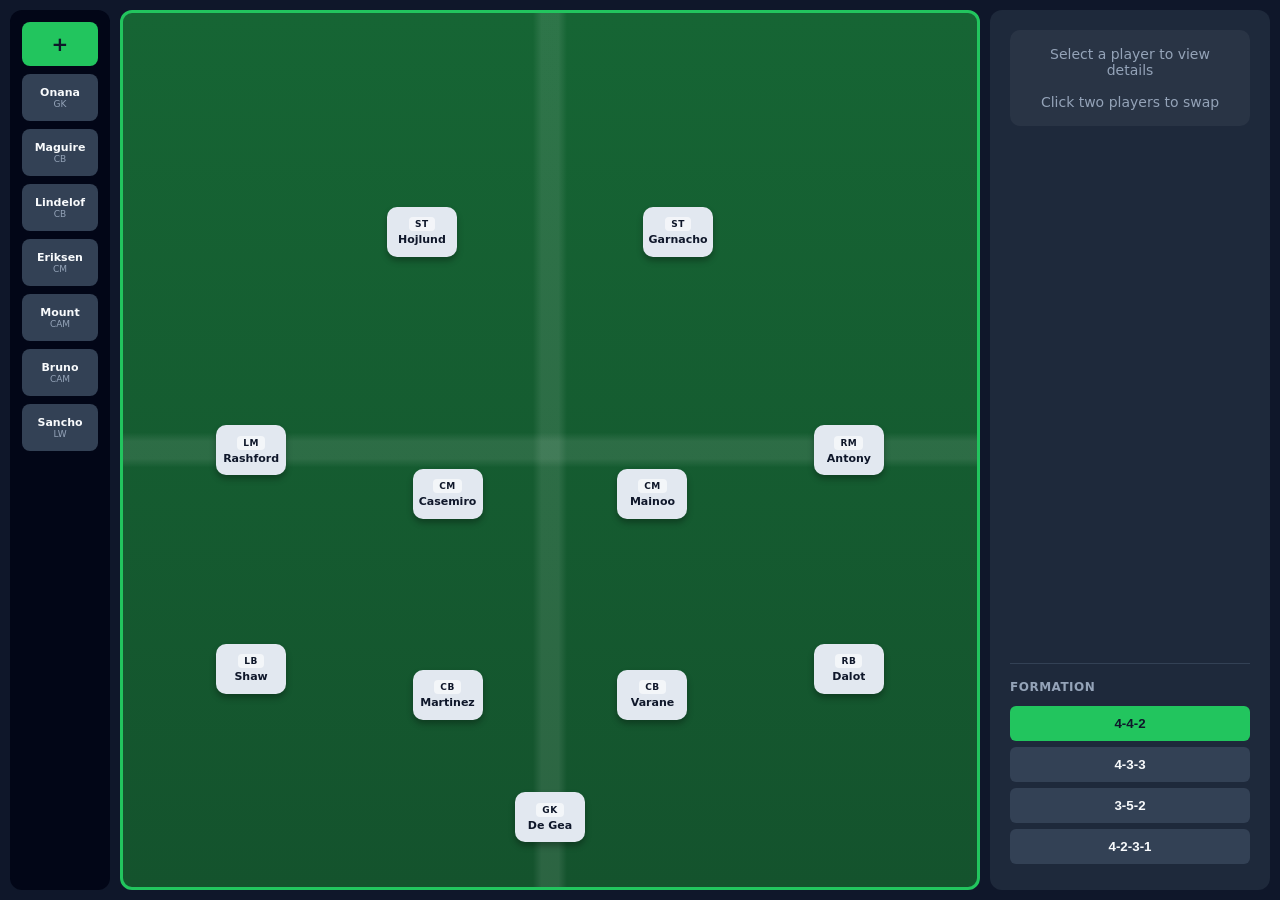
==== index.html @ 6f7f0ac8 "update" ====
<!-- index.html -->
<!DOCTYPE html>
<html lang="en">
<head>
  <meta charset="UTF-8">
  <meta name="viewport" content="width=device-width, initial-scale=1.0">
  <title>Luviko</title>
  <link rel="stylesheet" href="style.css">
</head>
<body>
  <div id="app">
    <div id="subs">
      <div class="sub add-btn" onclick="addPlayer()">+</div>
    </div>
    
    <div id="pitch"></div>
    
    <div id="panel">
      <div id="player-details">
        <div class="empty-state">Select a player to view details</div>
      </div>
      
      <div id="swap-section" class="hidden">
        <div class="swap-preview">
          <div id="swap-p1"></div>
          <span class="swap-arrow">⇄</span>
          <div id="swap-p2"></div>
        </div>
        <button class="btn-swap" onclick="executeSwap()">Confirm Swap</button>
        <button class="btn-cancel" onclick="clearSelection()">Cancel</button>
      </div>
      
      <div class="formations">
        <h4>Formation</h4>
        <button onclick="switchFormation('442')">4-4-2</button>
        <button onclick="switchFormation('433')">4-3-3</button>
        <button onclick="switchFormation('352')">3-5-2</button>
        <button onclick="switchFormation('4231')">4-2-3-1</button>
      </div>
    </div>
  </div>
  
  <script src="app.js"></script>
</body>
</html>
---- style.css ----
/* style.css */
:root {
  --pitch-green: #166534;
  --pitch-dark: #14532d;
  --accent: #22c55e;
  --panel-bg: #1e293b;
  --card-bg: #e2e8f0;
  --danger: #ef4444;
  --text: #f8fafc;
  --text-muted: #94a3b8;
}

* {
  box-sizing: border-box;
}

body {
  margin: 0;
  font-family: system-ui, -apple-system, sans-serif;
  background: #0f172a;
  color: var(--text);
  overflow: hidden;
}

#app {
  display: flex;
  height: 100vh;
  gap: 10px;
  padding: 10px;
}

/* PITCH */
#pitch {
  flex: 2;
  position: relative;
  background: linear-gradient(to bottom, var(--pitch-green), var(--pitch-dark));
  border: 3px solid var(--accent);
  border-radius: 12px;
  overflow: hidden;
}

#pitch::before {
  content: '';
  position: absolute;
  inset: 0;
  background: 
    linear-gradient(to bottom, transparent 48%, rgba(255,255,255,0.1) 49%, rgba(255,255,255,0.1) 51%, transparent 52%),
    linear-gradient(to right, transparent 48%, rgba(255,255,255,0.1) 49%, rgba(255,255,255,0.1) 51%, transparent 52%);
  pointer-events: none;
}

/* PLAYER CARDS - CENTERED POSITIONING */
.player {
  position: absolute;
  width: 70px;
  height: 50px;
  background: var(--card-bg);
  color: #0f172a;
  border-radius: 10px;
  display: flex;
  flex-direction: column;
  align-items: center;
  justify-content: center;
  cursor: pointer;
  transition: all 0.2s ease;
  box-shadow: 0 4px 6px rgba(0,0,0,0.3);
  /* CRITICAL: Transform centers the card on its coordinate */
  transform: translate(-50%, -50%);
  user-select: none;
}

.player:hover {
  transform: translate(-50%, -50%) scale(1.08);
  box-shadow: 0 8px 12px rgba(0,0,0,0.4);
  z-index: 10;
}

.player.selected {
  border: 3px solid var(--danger);
  box-shadow: 0 0 20px rgba(239, 68, 68, 0.5);
}

.player .role {
  font-size: 9px;
  font-weight: 700;
  text-transform: uppercase;
  background: rgba(255,255,255,0.6);
  padding: 2px 6px;
  border-radius: 4px;
  margin-bottom: 2px;
  letter-spacing: 0.5px;
}

.player .name {
  font-size: 11px;
  font-weight: 600;
  max-width: 60px;
  overflow: hidden;
  text-overflow: ellipsis;
  white-space: nowrap;
}

/* SUBS PANEL */
#subs {
  width: 100px;
  background: #020617;
  border-radius: 12px;
  padding: 12px;
  display: flex;
  flex-direction: column;
  gap: 8px;
  overflow-y: auto;
}

.sub {
  background: #334155;
  padding: 10px;
  border-radius: 8px;
  text-align: center;
  cursor: pointer;
  transition: all 0.15s;
  border: 2px solid transparent;
}

.sub:hover {
  background: #475569;
  transform: translateX(3px);
}

.sub.selected {
  border-color: var(--danger);
  background: #1e293b;
}

.sub.add-btn {
  background: var(--accent);
  color: #0f172a;
  font-weight: 800;
  font-size: 20px;
  padding: 8px;
}

.sub .name {
  font-size: 11px;
  font-weight: 600;
  overflow: hidden;
  text-overflow: ellipsis;
}

.sub .role {
  font-size: 9px;
  color: var(--text-muted);
  text-transform: uppercase;
}

/* MAIN PANEL */
#panel {
  width: 280px;
  background: var(--panel-bg);
  border-radius: 12px;
  padding: 20px;
  display: flex;
  flex-direction: column;
  gap: 16px;
  overflow-y: auto;
}

#player-details {
  background: rgba(255,255,255,0.05);
  border-radius: 10px;
  padding: 16px;
}

.empty-state {
  color: var(--text-muted);
  text-align: center;
  font-size: 14px;
}

.player-card-large {
  text-align: center;
}

.player-card-large .role-badge {
  display: inline-block;
  background: var(--accent);
  color: #0f172a;
  padding: 4px 12px;
  border-radius: 20px;
  font-size: 12px;
  font-weight: 700;
  text-transform: uppercase;
  margin-bottom: 8px;
}

.player-card-large .name {
  font-size: 20px;
  font-weight: 700;
  margin-bottom: 16px;
  word-break: break-word;
}

.player-actions {
  display: flex;
  gap: 8px;
}

.player-actions button {
  flex: 1;
  padding: 10px;
  border: none;
  border-radius: 6px;
  font-weight: 600;
  cursor: pointer;
  transition: opacity 0.2s;
}

.btn-edit {
  background: #3b82f6;
  color: white;
}

.btn-delete {
  background: var(--danger);
  color: white;
}

.player-actions button:hover {
  opacity: 0.9;
}

/* SWAP SECTION */
#swap-section {
  background: rgba(34, 197, 94, 0.1);
  border: 2px solid var(--accent);
  border-radius: 10px;
  padding: 16px;
}

.swap-preview {
  display: flex;
  align-items: center;
  justify-content: space-between;
  margin-bottom: 12px;
}

.swap-preview > div {
  flex: 1;
  text-align: center;
  font-size: 13px;
}

.swap-preview .name {
  font-weight: 600;
  color: var(--text);
}

.swap-preview .role {
  font-size: 10px;
  color: var(--text-muted);
  text-transform: uppercase;
}

.swap-arrow {
  font-size: 24px;
  color: var(--accent);
  padding: 0 8px;
}

.btn-swap {
  width: 100%;
  padding: 12px;
  background: var(--accent);
  color: #0f172a;
  border: none;
  border-radius: 6px;
  font-weight: 700;
  cursor: pointer;
  margin-bottom: 8px;
}

.btn-cancel {
  width: 100%;
  padding: 10px;
  background: transparent;
  color: var(--text-muted);
  border: 1px solid #334155;
  border-radius: 6px;
  cursor: pointer;
}

.hidden {
  display: none !important;
}

/* FORMATIONS */
.formations {
  margin-top: auto;
  border-top: 1px solid #334155;
  padding-top: 16px;
}

.formations h4 {
  margin: 0 0 12px 0;
  color: var(--text-muted);
  font-size: 12px;
  text-transform: uppercase;
  letter-spacing: 0.5px;
}

.formations button {
  width: 100%;
  padding: 10px;
  margin-bottom: 6px;
  background: #334155;
  color: var(--text);
  border: none;
  border-radius: 6px;
  cursor: pointer;
  font-weight: 600;
  transition: all 0.2s;
}

.formations button:hover {
  background: #475569;
}

.formations button.active {
  background: var(--accent);
  color: #0f172a;
}

/* RESPONSIVE */
@media (max-width: 768px) {
  #app {
    flex-direction: column;
  }
  
  #subs {
    flex-direction: row;
    width: 100%;
    height: 80px;
    overflow-x: auto;
    overflow-y: hidden;
  }
  
  .sub {
    min-width: 70px;
    flex-shrink: 0;
  }
  
  #pitch {
    height: 50vh;
  }
  
  #panel {
    width: 100%;
    max-height: 30vh;
  }
}
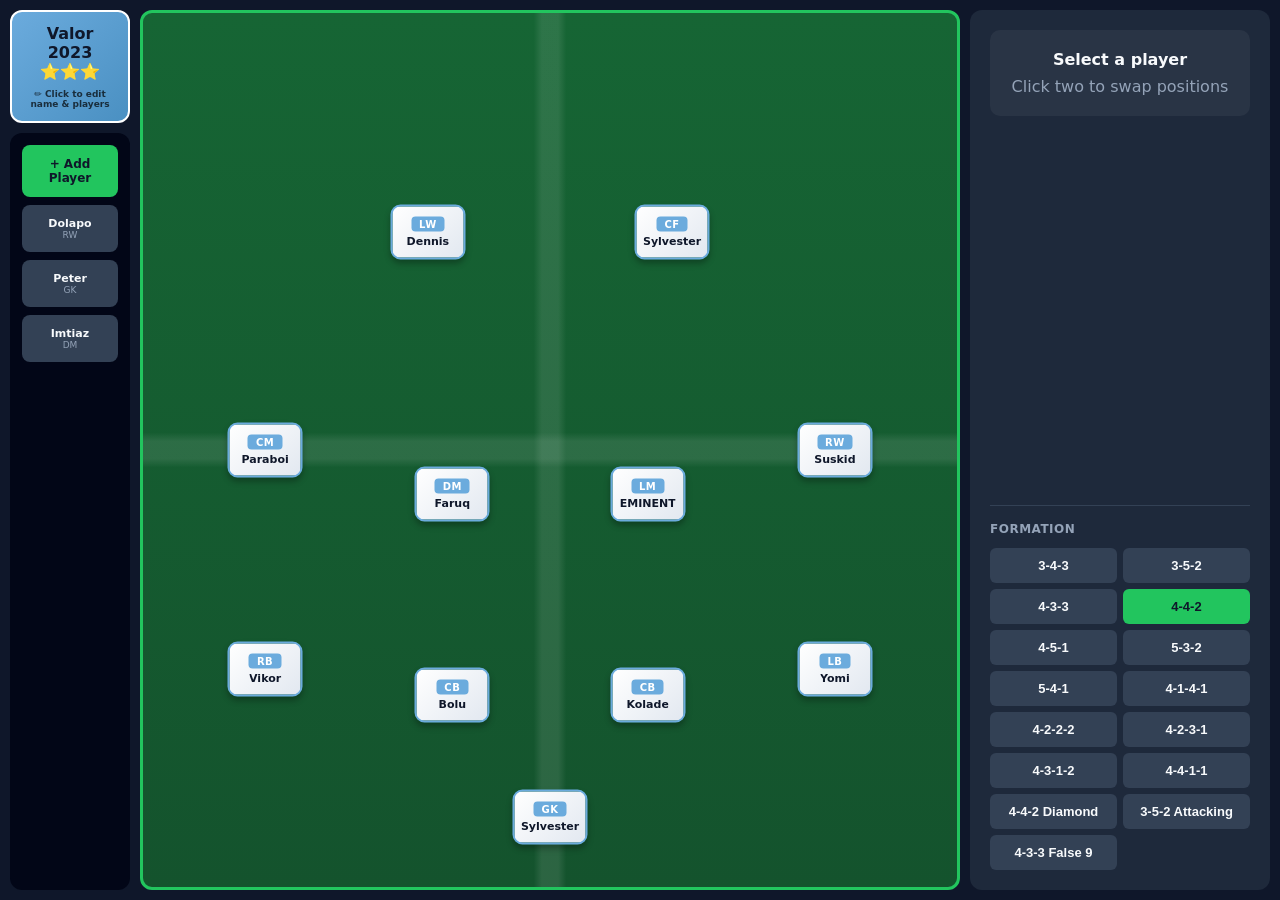
==== commit 2475a3af: "update" ====
--- a/index.html
+++ b/index.html
@@ -1,23 +1,33 @@
 <!-- index.html -->
 <!DOCTYPE html>
+<html lang="en">
 <html lang="en">
 <head>
   <meta charset="UTF-8">
   <meta name="viewport" content="width=device-width, initial-scale=1.0">
-  <title>Luviko</title>
+  <title>Formation Manager</title>
   <link rel="stylesheet" href="style.css">
 </head>
 <body>
   <div id="app">
-    <div id="subs">
-      <div class="sub add-btn" onclick="addPlayer()">+</div>
+    <div id="sidebar-left">
+      <div class="squad-header">
+        <div class="squad-title" contenteditable="true" id="squad-name" spellcheck="false">Squad Name</div>
+        <div class="hint">✏️ Click to edit name & players</div>
+      </div>
+      <div id="subs">
+        <div class="sub add-btn" onclick="openModal('add')">+ Add Player</div>
+      </div>
     </div>
     
     <div id="pitch"></div>
     
     <div id="panel">
       <div id="player-details">
-        <div class="empty-state">Select a player to view details</div>
+        <div class="empty-state">
+          <div class="hint-large">Select a player</div>
+          <div class="hint-small">Click two to swap positions</div>
+        </div>
       </div>
       
       <div id="swap-section" class="hidden">
@@ -32,10 +42,47 @@
       
       <div class="formations">
         <h4>Formation</h4>
-        <button onclick="switchFormation('442')">4-4-2</button>
-        <button onclick="switchFormation('433')">4-3-3</button>
-        <button onclick="switchFormation('352')">3-5-2</button>
-        <button onclick="switchFormation('4231')">4-2-3-1</button>
+        <div class="formation-grid" id="formation-list"></div>
+      </div>
+    </div>
+  </div>
+  
+  <!-- Modal -->
+  <div id="modal" class="modal hidden">
+    <div class="modal-content">
+      <div class="modal-header">
+        <h3 id="modal-title">Add Player</h3>
+        <button class="modal-close" onclick="closeModal()">&times;</button>
+      </div>
+      <div class="modal-body">
+        <div class="form-group">
+          <label>Player Name</label>
+          <input type="text" id="input-name" placeholder="e.g. Lionel Messi" autocomplete="off">
+        </div>
+        <div class="form-group">
+          <label>Position</label>
+          <select id="input-role">
+            <option value="GK">GK - Goalkeeper</option>
+            <option value="CB">CB - Center Back</option>
+            <option value="LB">LB - Left Back</option>
+            <option value="RB">RB - Right Back</option>
+            <option value="LWB">LWB - Left Wing Back</option>
+            <option value="RWB">RWB - Right Wing Back</option>
+            <option value="CDM">CDM - Defensive Mid</option>
+            <option value="CM">CM - Central Mid</option>
+            <option value="CAM">CAM - Attacking Mid</option>
+            <option value="LM">LM - Left Mid</option>
+            <option value="RM">RM - Right Mid</option>
+            <option value="LW">LW - Left Winger</option>
+            <option value="RW">RW - Right Winger</option>
+            <option value="ST">ST - Striker</option>
+            <option value="CF">CF - Center Forward</option>
+          </select>
+        </div>
+      </div>
+      <div class="modal-footer">
+        <button class="btn-secondary" onclick="closeModal()">Cancel</button>
+        <button class="btn-primary" onclick="savePlayer()">Save</button>
       </div>
     </div>
   </div>
--- a/style.css
+++ b/style.css
@@ -3,11 +3,15 @@
   --pitch-green: #166534;
   --pitch-dark: #14532d;
   --accent: #22c55e;
+  --accent-light: #4ade80;
   --panel-bg: #1e293b;
   --card-bg: #e2e8f0;
   --danger: #ef4444;
   --text: #f8fafc;
   --text-muted: #94a3b8;
+  --gold: #fbbf24;
+  --argentina-blue: #6babdd;
+  --argentina-white: #ffffff;
 }
 
 * {
@@ -27,6 +31,101 @@
   height: 100vh;
   gap: 10px;
   padding: 10px;
+}
+
+/* LEFT SIDEBAR */
+#sidebar-left {
+  width: 120px;
+  display: flex;
+  flex-direction: column;
+  gap: 10px;
+}
+
+.squad-header {
+  background: linear-gradient(135deg, var(--argentina-blue), #4a90c2);
+  border-radius: 12px;
+  padding: 12px;
+  text-align: center;
+  border: 2px solid var(--argentina-white);
+}
+
+.squad-title {
+  font-size: 16px;
+  font-weight: 800;
+  color: #0f172a;
+  outline: none;
+  border-bottom: 2px dashed transparent;
+  transition: border-color 0.2s;
+  word-break: break-word;
+}
+
+.squad-title:hover {
+  border-bottom-color: rgba(0,0,0,0.3);
+}
+
+.squad-title:focus {
+  border-bottom-color: #0f172a;
+}
+
+.hint {
+  font-size: 9px;
+  color: rgba(0,0,0,0.7);
+  margin-top: 6px;
+  font-weight: 600;
+}
+
+/* SUBS */
+#subs {
+  flex: 1;
+  background: #020617;
+  border-radius: 12px;
+  padding: 12px;
+  display: flex;
+  flex-direction: column;
+  gap: 8px;
+  overflow-y: auto;
+}
+
+.sub {
+  background: #334155;
+  padding: 10px;
+  border-radius: 8px;
+  text-align: center;
+  cursor: pointer;
+  transition: all 0.15s;
+  border: 2px solid transparent;
+  flex-shrink: 0;
+}
+
+.sub:hover {
+  background: #475569;
+  transform: translateX(3px);
+}
+
+.sub.selected {
+  border-color: var(--danger);
+  background: #1e293b;
+}
+
+.sub.add-btn {
+  background: var(--accent);
+  color: #0f172a;
+  font-weight: 800;
+  font-size: 12px;
+}
+
+.sub .name {
+  font-size: 11px;
+  font-weight: 600;
+  overflow: hidden;
+  text-overflow: ellipsis;
+  white-space: nowrap;
+}
+
+.sub .role {
+  font-size: 9px;
+  color: var(--text-muted);
+  text-transform: uppercase;
 }
 
 /* PITCH */
@@ -49,12 +148,12 @@
   pointer-events: none;
 }
 
-/* PLAYER CARDS - CENTERED POSITIONING */
+/* PLAYER CARDS */
 .player {
   position: absolute;
-  width: 70px;
-  height: 50px;
-  background: var(--card-bg);
+  width: 75px;
+  height: 55px;
+  background: linear-gradient(135deg, var(--argentina-white), #e2e8f0);
   color: #0f172a;
   border-radius: 10px;
   display: flex;
@@ -64,9 +163,9 @@
   cursor: pointer;
   transition: all 0.2s ease;
   box-shadow: 0 4px 6px rgba(0,0,0,0.3);
-  /* CRITICAL: Transform centers the card on its coordinate */
   transform: translate(-50%, -50%);
   user-select: none;
+  border: 2px solid var(--argentina-blue);
 }
 
 .player:hover {
@@ -76,86 +175,35 @@
 }
 
 .player.selected {
-  border: 3px solid var(--danger);
-  box-shadow: 0 0 20px rgba(239, 68, 68, 0.5);
+  border-color: var(--danger);
+  box-shadow: 0 0 20px rgba(239, 68, 68, 0.6);
 }
 
 .player .role {
-  font-size: 9px;
-  font-weight: 700;
-  text-transform: uppercase;
-  background: rgba(255,255,255,0.6);
-  padding: 2px 6px;
+  font-size: 10px;
+  font-weight: 800;
+  text-transform: uppercase;
+  background: var(--argentina-blue);
+  color: white;
+  padding: 2px 8px;
   border-radius: 4px;
-  margin-bottom: 2px;
+  margin-bottom: 3px;
   letter-spacing: 0.5px;
 }
 
 .player .name {
   font-size: 11px;
-  font-weight: 600;
-  max-width: 60px;
+  font-weight: 700;
+  max-width: 65px;
   overflow: hidden;
   text-overflow: ellipsis;
   white-space: nowrap;
-}
-
-/* SUBS PANEL */
-#subs {
-  width: 100px;
-  background: #020617;
-  border-radius: 12px;
-  padding: 12px;
-  display: flex;
-  flex-direction: column;
-  gap: 8px;
-  overflow-y: auto;
-}
-
-.sub {
-  background: #334155;
-  padding: 10px;
-  border-radius: 8px;
   text-align: center;
-  cursor: pointer;
-  transition: all 0.15s;
-  border: 2px solid transparent;
-}
-
-.sub:hover {
-  background: #475569;
-  transform: translateX(3px);
-}
-
-.sub.selected {
-  border-color: var(--danger);
-  background: #1e293b;
-}
-
-.sub.add-btn {
-  background: var(--accent);
-  color: #0f172a;
-  font-weight: 800;
-  font-size: 20px;
-  padding: 8px;
-}
-
-.sub .name {
-  font-size: 11px;
-  font-weight: 600;
-  overflow: hidden;
-  text-overflow: ellipsis;
-}
-
-.sub .role {
-  font-size: 9px;
-  color: var(--text-muted);
-  text-transform: uppercase;
-}
-
-/* MAIN PANEL */
+}
+
+/* PANEL */
 #panel {
-  width: 280px;
+  width: 300px;
   background: var(--panel-bg);
   border-radius: 12px;
   padding: 20px;
@@ -168,13 +216,23 @@
 #player-details {
   background: rgba(255,255,255,0.05);
   border-radius: 10px;
-  padding: 16px;
+  padding: 20px;
 }
 
 .empty-state {
-  color: var(--text-muted);
   text-align: center;
-  font-size: 14px;
+  color: var(--text-muted);
+}
+
+.hint-large {
+  font-size: 16px;
+  font-weight: 600;
+  margin-bottom: 8px;
+  color: var(--text);
+}
+
+.hint-small {
+  font-size: px;
 }
 
 .player-card-large {
@@ -183,21 +241,35 @@
 
 .player-card-large .role-badge {
   display: inline-block;
-  background: var(--accent);
-  color: #0f172a;
-  padding: 4px 12px;
+  background: var(--argentina-blue);
+  color: white;
+  padding: 6px 16px;
   border-radius: 20px;
   font-size: 12px;
-  font-weight: 700;
-  text-transform: uppercase;
+  font-weight: 800;
+  text-transform: uppercase;
+  margin-bottom: 12px;
+  letter-spacing: 1px;
+}
+
+.player-card-large .name {
+  font-size: 24px;
+  font-weight: 800;
   margin-bottom: 8px;
-}
-
-.player-card-large .name {
-  font-size: 20px;
-  font-weight: 700;
-  margin-bottom: 16px;
   word-break: break-word;
+  color: var(--text);
+}
+
+.status-badge {
+  display: inline-block;
+  background: rgba(255,255,255,0.1);
+  padding: 4px 12px;
+  border-radius: 12px;
+  font-size: 11px;
+  color: var(--text-muted);
+  margin-bottom: 20px;
+  text-transform: uppercase;
+  font-weight: 600;
 }
 
 .player-actions {
@@ -207,16 +279,17 @@
 
 .player-actions button {
   flex: 1;
-  padding: 10px;
+  padding: 12px;
   border: none;
-  border-radius: 6px;
-  font-weight: 600;
-  cursor: pointer;
-  transition: opacity 0.2s;
+  border-radius: 8px;
+  font-weight: 700;
+  cursor: pointer;
+  transition: all 0.2s;
+  font-size: 13px;
 }
 
 .btn-edit {
-  background: #3b82f6;
+  background: var(--argentina-blue);
   color: white;
 }
 
@@ -226,7 +299,8 @@
 }
 
 .player-actions button:hover {
-  opacity: 0.9;
+  transform: translateY(-2px);
+  box-shadow: 0 4px 8px rgba(0,0,0,0.3);
 }
 
 /* SWAP SECTION */
@@ -248,11 +322,17 @@
   flex: 1;
   text-align: center;
   font-size: 13px;
+  background: rgba(0,0,0,0.2);
+  padding: 10px;
+  border-radius: 8px;
+  margin: 0 4px;
 }
 
 .swap-preview .name {
-  font-weight: 600;
-  color: var(--text);
+  font-weight: 700;
+  color: var(--text);
+  font-size: 14px;
+  margin-bottom: 4px;
 }
 
 .swap-preview .role {
@@ -262,21 +342,28 @@
 }
 
 .swap-arrow {
-  font-size: 24px;
+  font-size: 28px;
   color: var(--accent);
-  padding: 0 8px;
+  font-weight: 800;
 }
 
 .btn-swap {
   width: 100%;
-  padding: 12px;
+  padding: 14px;
   background: var(--accent);
   color: #0f172a;
   border: none;
-  border-radius: 6px;
-  font-weight: 700;
+  border-radius: 8px;
+  font-weight: 800;
   cursor: pointer;
   margin-bottom: 8px;
+  font-size: 14px;
+  transition: all 0.2s;
+}
+
+.btn-swap:hover {
+  background: var(--accent-light);
+  transform: translateY(-1px);
 }
 
 .btn-cancel {
@@ -287,10 +374,7 @@
   border: 1px solid #334155;
   border-radius: 6px;
   cursor: pointer;
-}
-
-.hidden {
-  display: none !important;
+  font-weight: 600;
 }
 
 /* FORMATIONS */
@@ -308,17 +392,23 @@
   letter-spacing: 0.5px;
 }
 
+.formation-grid {
+  display: grid;
+  grid-template-columns: 1fr 1fr;
+  gap: 6px;
+}
+
 .formations button {
   width: 100%;
   padding: 10px;
-  margin-bottom: 6px;
   background: #334155;
   color: var(--text);
   border: none;
   border-radius: 6px;
   cursor: pointer;
-  font-weight: 600;
+  font-weight: 700;
   transition: all 0.2s;
+  font-size: 13px;
 }
 
 .formations button:hover {
@@ -328,6 +418,131 @@
 .formations button.active {
   background: var(--accent);
   color: #0f172a;
+}
+
+/* MODAL */
+.modal {
+  position: fixed;
+  inset: 0;
+  background: rgba(0,0,0,0.8);
+  display: flex;
+  align-items: center;
+  justify-content: center;
+  z-index: 100;
+  backdrop-filter: blur(4px);
+}
+
+.modal-content {
+  background: var(--panel-bg);
+  border-radius: 12px;
+  width: 90%;
+  max-width: 400px;
+  border: 1px solid #334155;
+  box-shadow: 0 20px 40px rgba(0,0,0,0.5);
+}
+
+.modal-header {
+  display: flex;
+  justify-content: space-between;
+  align-items: center;
+  padding: 20px;
+  border-bottom: 1px solid #334155;
+}
+
+.modal-header h3 {
+  margin: 0;
+  font-size: 18px;
+}
+
+.modal-close {
+  background: none;
+  border: none;
+  color: var(--text-muted);
+  font-size: 24px;
+  cursor: pointer;
+  padding: 0;
+  width: 32px;
+  height: 32px;
+  display: flex;
+  align-items: center;
+  justify-content: center;
+  border-radius: 6px;
+}
+
+.modal-close:hover {
+  background: #334155;
+  color: var(--text);
+}
+
+.modal-body {
+  padding: 20px;
+}
+
+.form-group {
+  margin-bottom: 16px;
+}
+
+.form-group label {
+  display: block;
+  margin-bottom: 6px;
+  font-size: 13px;
+  font-weight: 600;
+  color: var(--text-muted);
+  text-transform: uppercase;
+}
+
+.form-group input,
+.form-group select {
+  width: 100%;
+  padding: 12px;
+  border: 1px solid #334155;
+  border-radius: 8px;
+  background: #0f172a;
+  color: var(--text);
+  font-size: 15px;
+  font-family: inherit;
+}
+
+.form-group input:focus,
+.form-group select:focus {
+  outline: none;
+  border-color: var(--accent);
+}
+
+.modal-footer {
+  display: flex;
+  gap: 10px;
+  padding: 20px;
+  border-top: 1px solid #334155;
+}
+
+.modal-footer button {
+  flex: 1;
+  padding: 12px;
+  border: none;
+  border-radius: 8px;
+  font-weight: 700;
+  cursor: pointer;
+  font-size: 14px;
+  transition: all 0.2s;
+}
+
+.btn-secondary {
+  background: #334155;
+  color: var(--text);
+}
+
+.btn-primary {
+  background: var(--accent);
+  color: #0f172a;
+}
+
+.modal-footer button:hover {
+  transform: translateY(-1px);
+}
+
+.hidden {
+  display: none !important;
 }
 
 /* RESPONSIVE */
@@ -336,25 +551,40 @@
     flex-direction: column;
   }
   
+  #sidebar-left {
+    width: 100%;
+    flex-direction: row;
+    height: auto;
+  }
+  
+  .squad-header {
+    width: 140px;
+    flex-shrink: 0;
+  }
+  
   #subs {
     flex-direction: row;
-    width: 100%;
     height: 80px;
     overflow-x: auto;
     overflow-y: hidden;
+    flex: 1;
   }
   
   .sub {
-    min-width: 70px;
+    min-width: 80px;
     flex-shrink: 0;
   }
   
   #pitch {
-    height: 50vh;
+    height: 45vh;
   }
   
   #panel {
     width: 100%;
-    max-height: 30vh;
-  }
-}
+    max-height: 25vh;
+  }
+  
+  .formation-grid {
+    grid-template-columns: repeat(3, 1fr);
+  }
+}
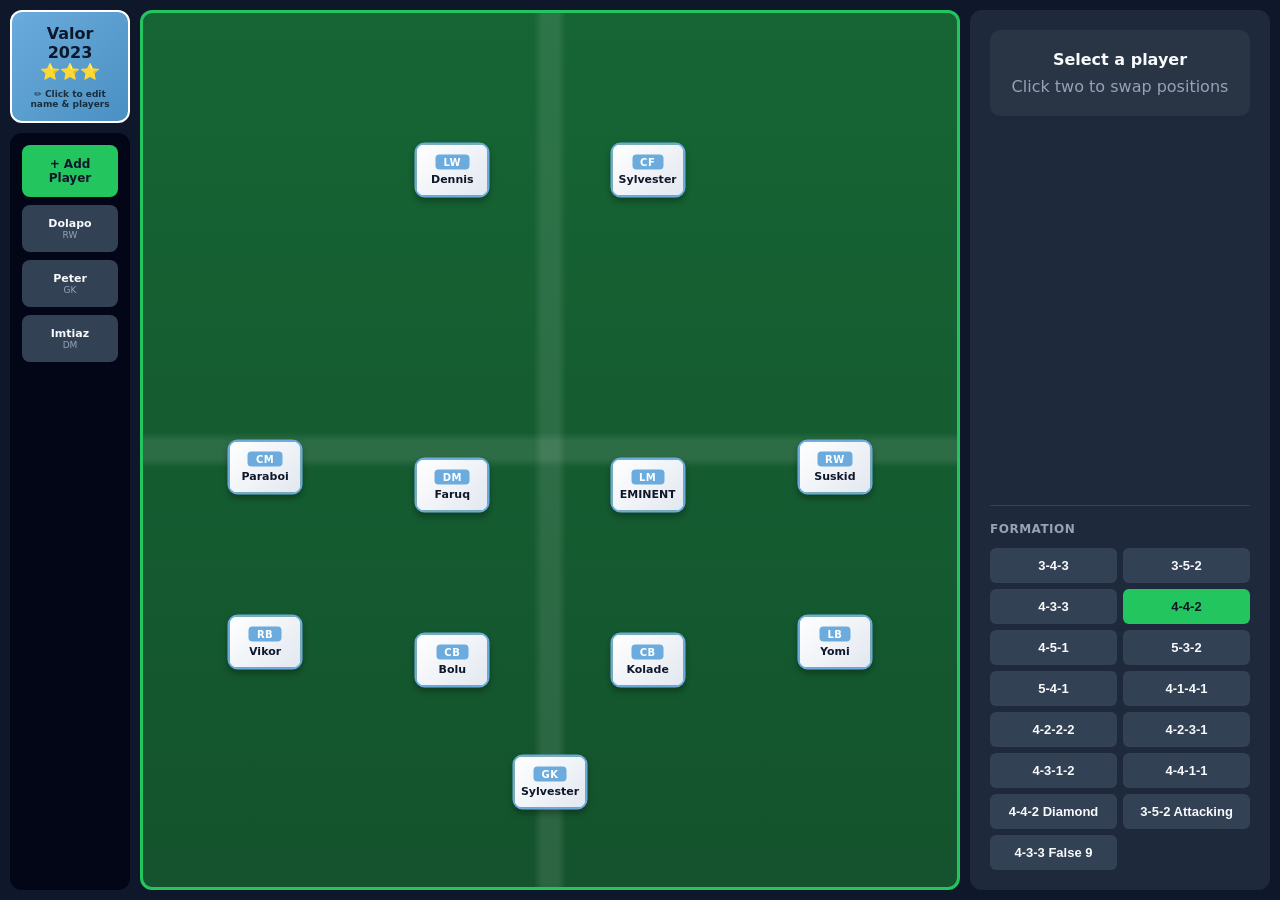
==== commit 0c836213: "update" ====
--- a/index.html
+++ b/index.html
@@ -5,7 +5,7 @@
 <head>
   <meta charset="UTF-8">
   <meta name="viewport" content="width=device-width, initial-scale=1.0">
-  <title>Formation Manager</title>
+  <title>Luviko</title>
   <link rel="stylesheet" href="style.css">
 </head>
 <body>
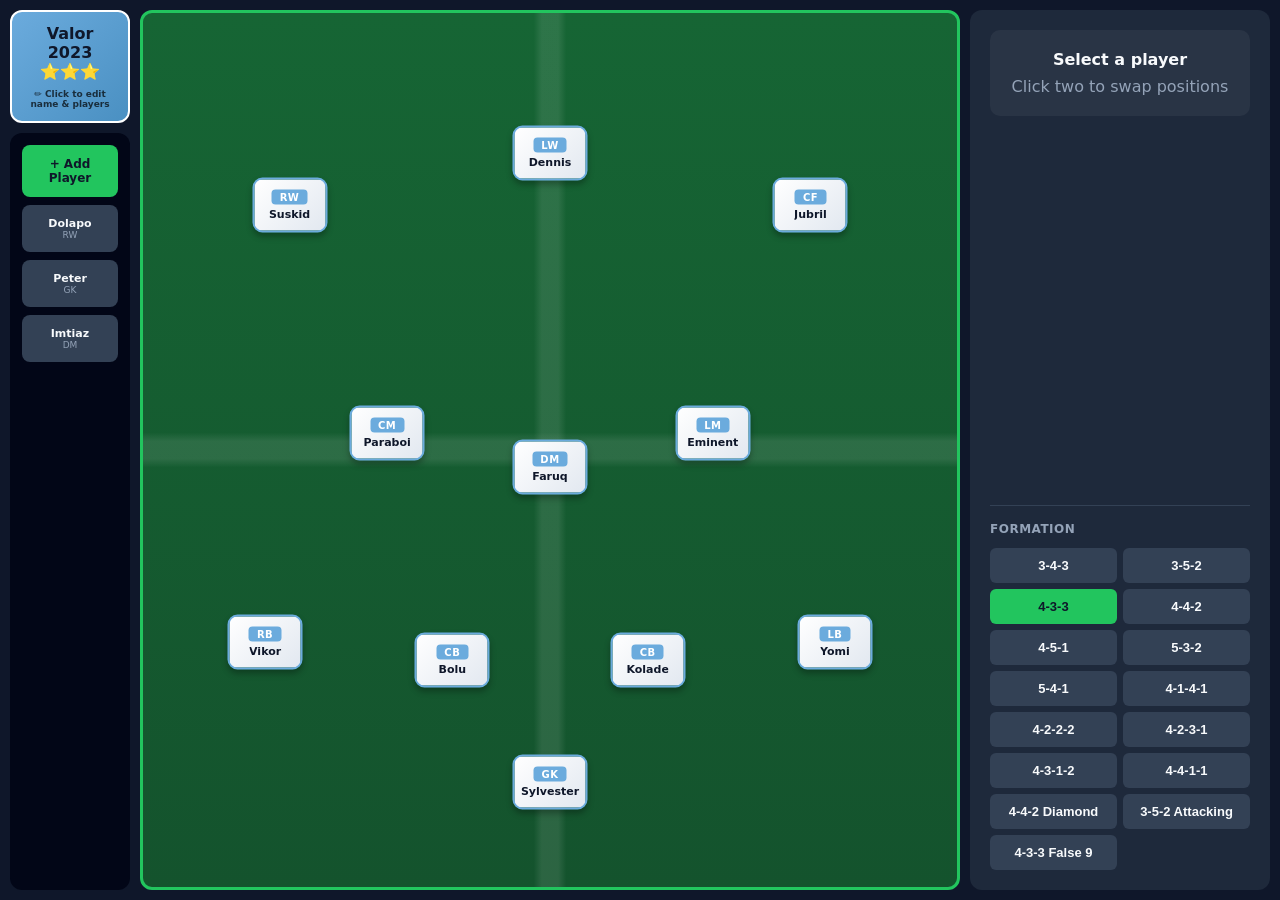
==== commit 54061426: "update" ====
--- a/index.html
+++ b/index.html
@@ -68,7 +68,7 @@
             <option value="RB">RB - Right Back</option>
             <option value="LWB">LWB - Left Wing Back</option>
             <option value="RWB">RWB - Right Wing Back</option>
-            <option value="CDM">CDM - Defensive Mid</option>
+            <option value="CDM">DM - Defensive Mid</option>
             <option value="CM">CM - Central Mid</option>
             <option value="CAM">CAM - Attacking Mid</option>
             <option value="LM">LM - Left Mid</option>
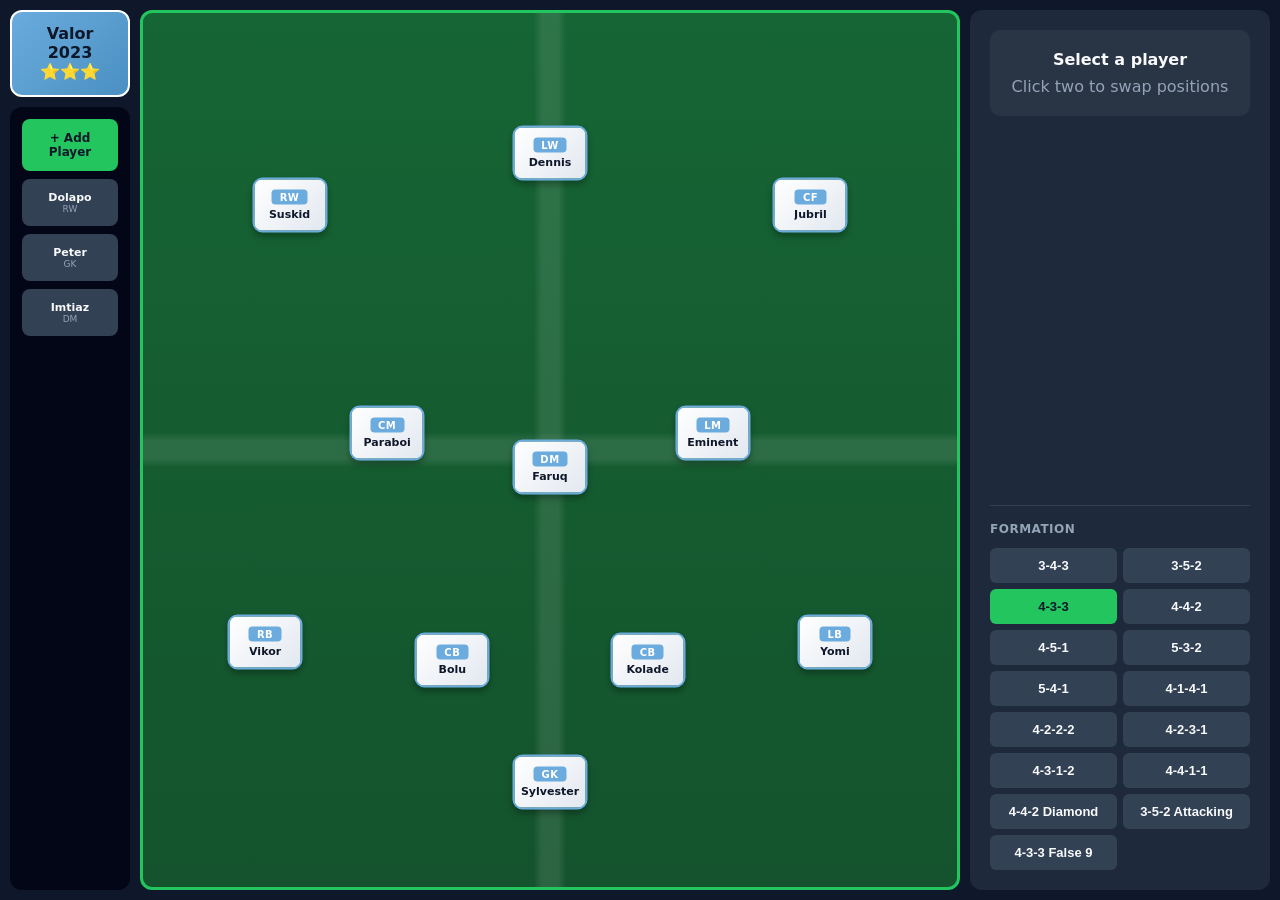
==== commit 90367570: "update for dual rate and PV" ====
--- a/index.html
+++ b/index.html
@@ -13,7 +13,7 @@
     <div id="sidebar-left">
       <div class="squad-header">
         <div class="squad-title" contenteditable="true" id="squad-name" spellcheck="false">Squad Name</div>
-        <div class="hint">✏️ Click to edit name & players</div>
+        <!-- div class="hint"></div-->
       </div>
       <div id="subs">
         <div class="sub add-btn" onclick="openModal('add')">+ Add Player</div>
